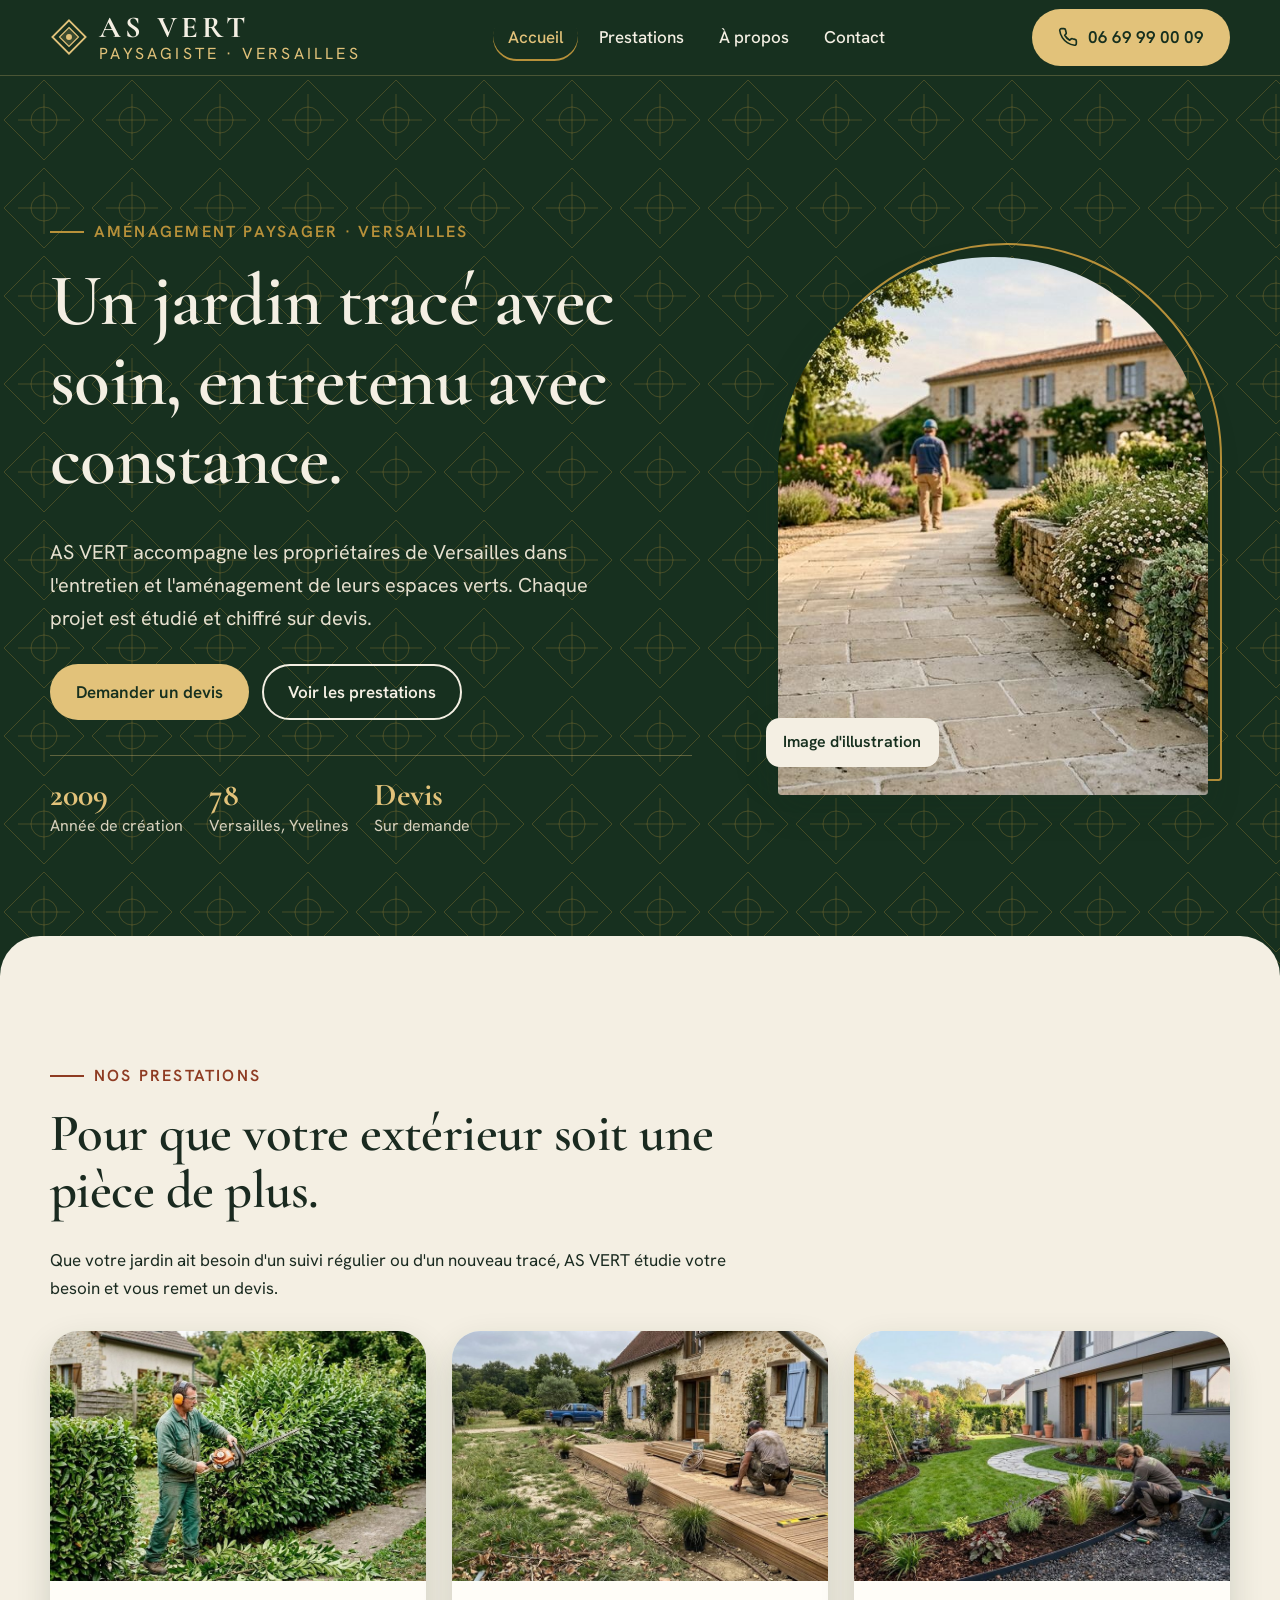
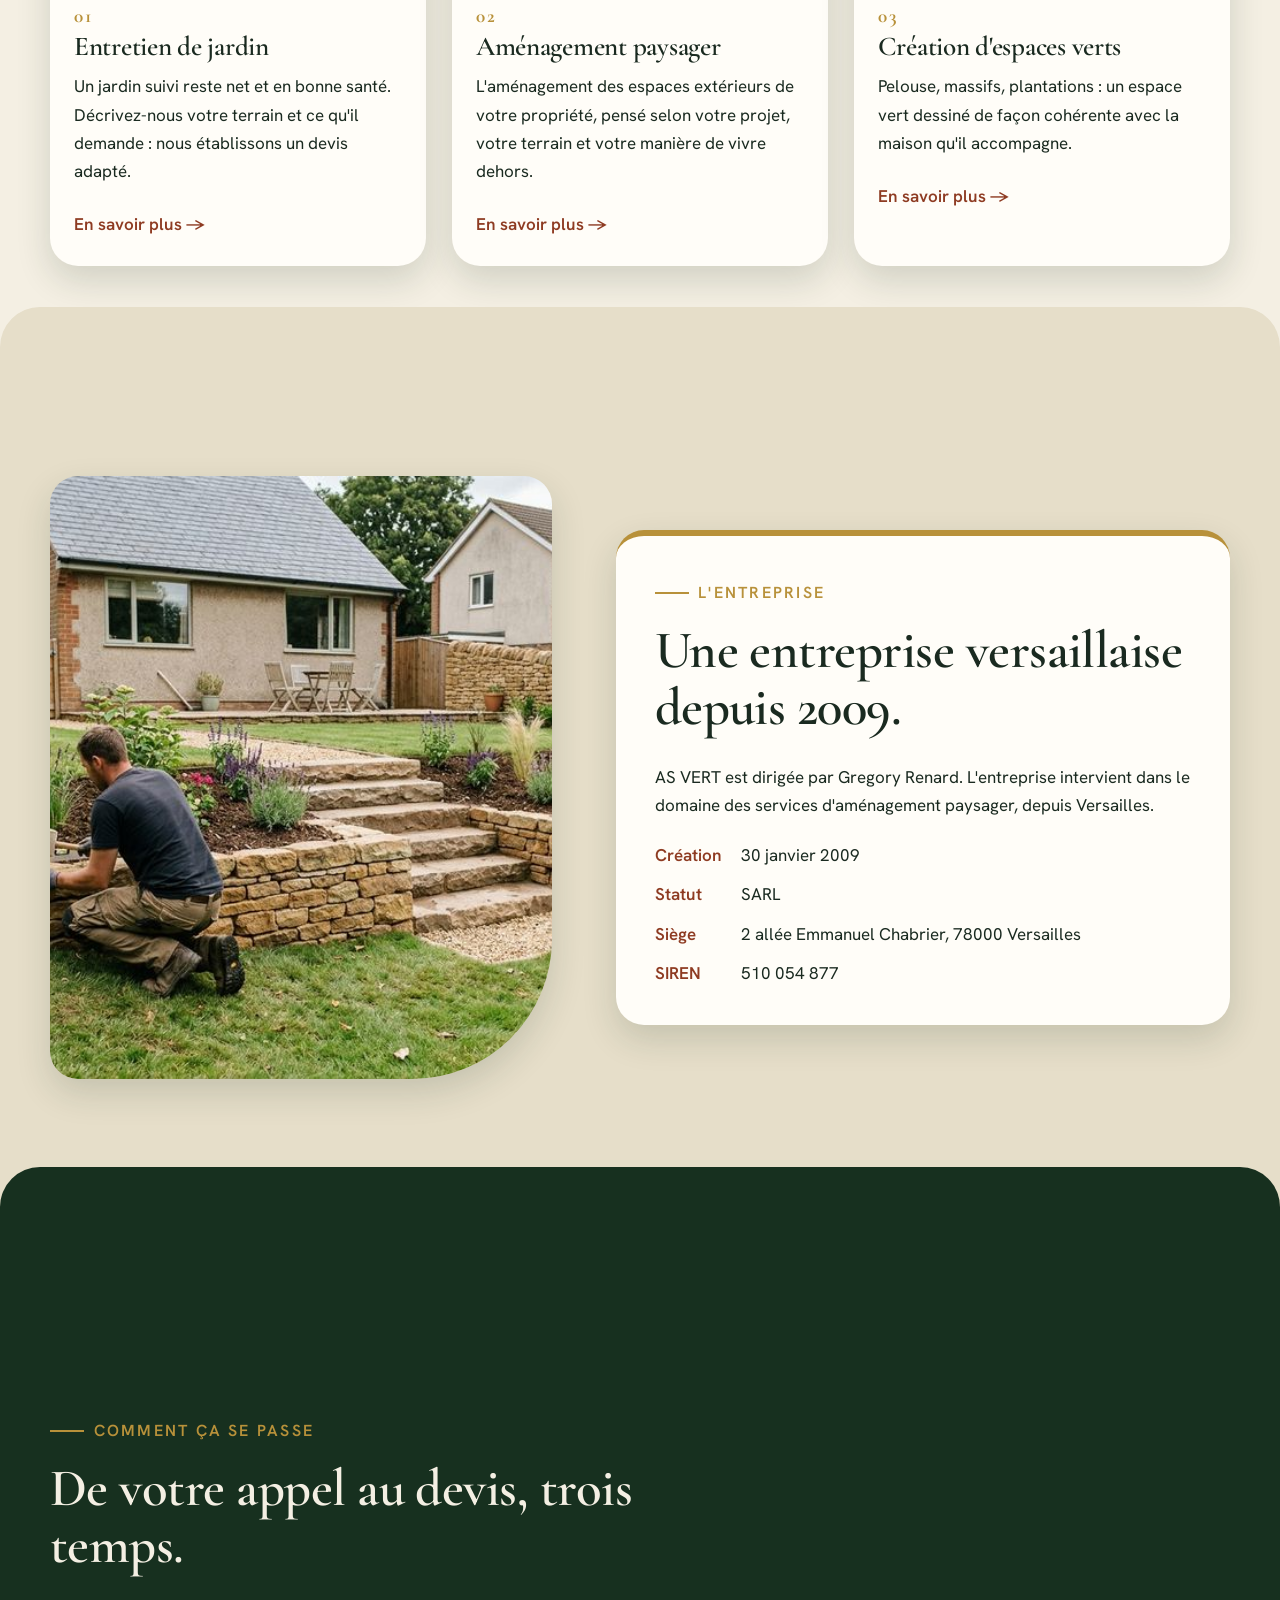
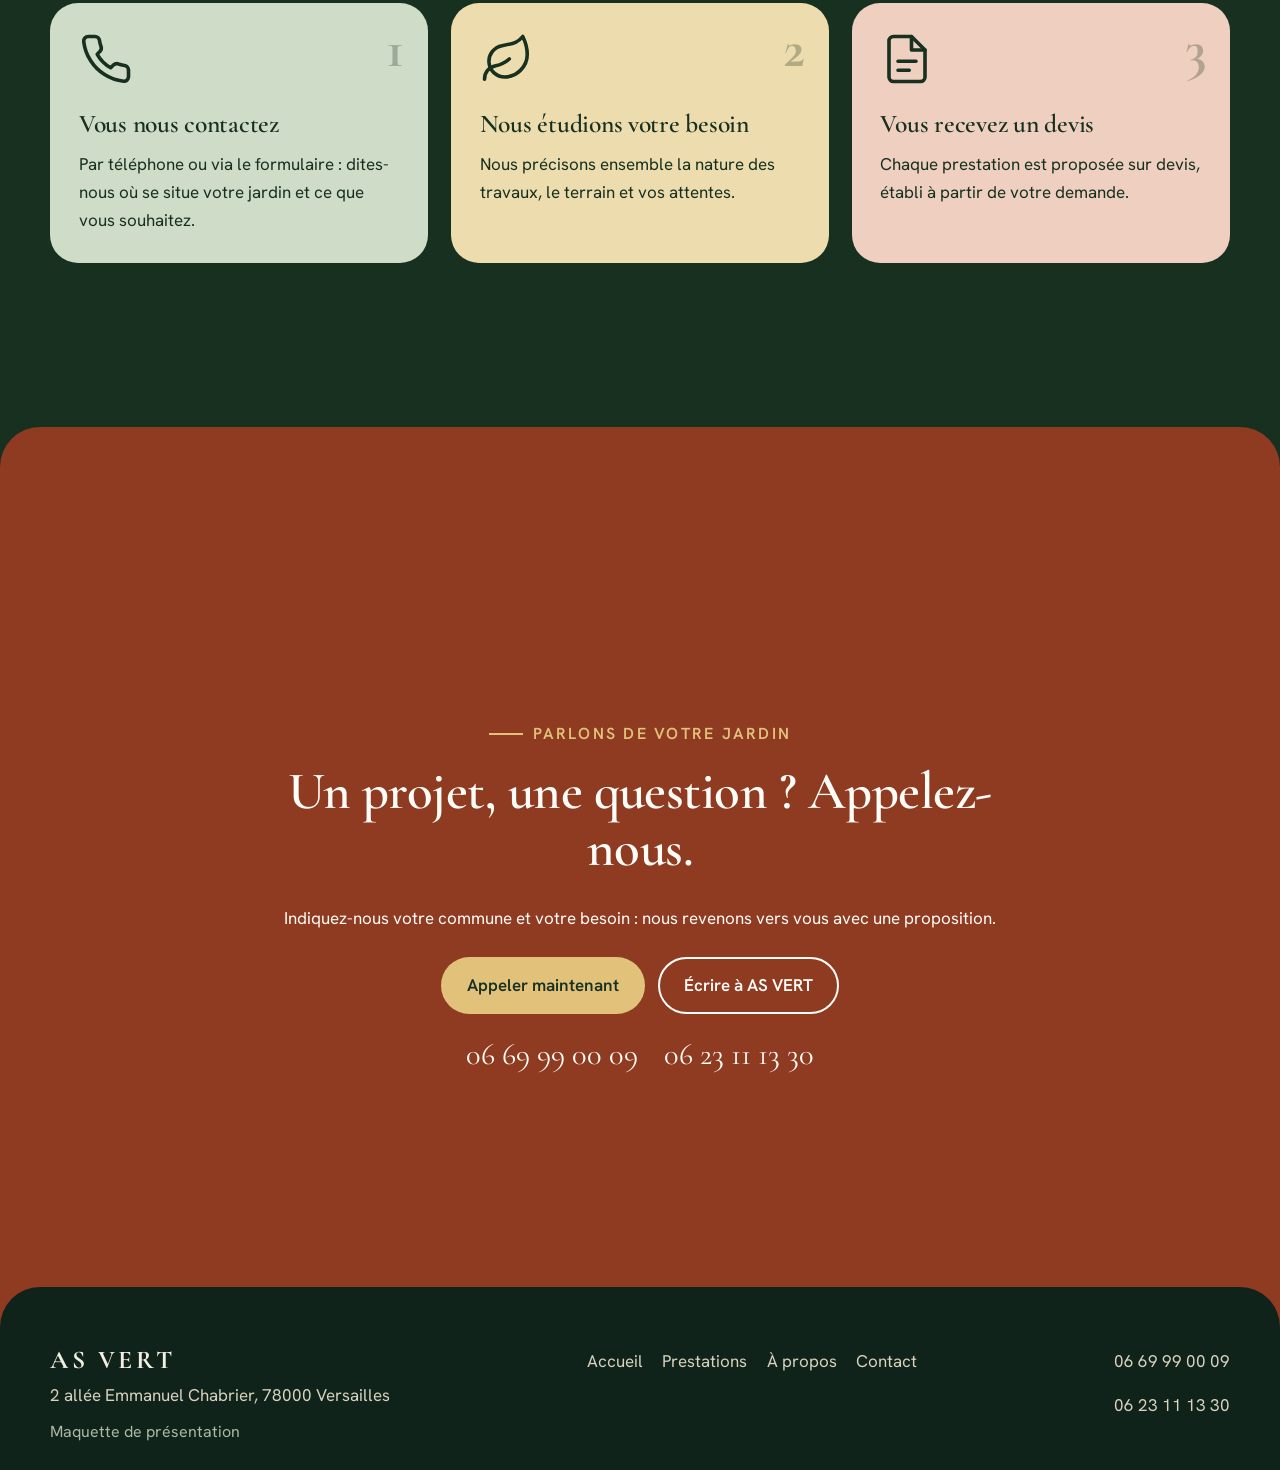
==== index.html @ 051e2eac "Maquette AS VERT : 4 pages Co-Authored-By: Claude Sonnet 5.5 <noreply@anthropic.com> Claude-Session:" ====
<!doctype html>
<html lang="fr">
<head>
<meta charset="utf-8">
<meta name="viewport" content="width=device-width,initial-scale=1">
<title>AS VERT – Aménagement paysager et jardinage à Versailles (78)</title>
<meta name="description" content="AS VERT, entreprise d'aménagement paysager à Versailles (78) : entretien de jardin, aménagement des espaces extérieurs, devis sur demande.">
<meta name="robots" content="noindex, nofollow">
<link rel="icon" href="data:image/svg+xml,%3Csvg xmlns='http://www.w3.org/2000/svg' viewBox='0 0 64 64'%3E%3Crect width='64' height='64' rx='14' fill='%2317301f'/%3E%3Cpath d='M32 10 54 32 32 54 10 32Z' fill='none' stroke='%23e2c27a' stroke-width='3'/%3E%3Ccircle cx='32' cy='32' r='7' fill='%23e2c27a'/%3E%3C/svg%3E">
<link rel="preconnect" href="https://fonts.googleapis.com">
<link rel="preconnect" href="https://fonts.gstatic.com" crossorigin>
<link rel="stylesheet" href="https://fonts.googleapis.com/css2?family=Cormorant+Garamond:wght@500;600;700&family=Hanken+Grotesk:wght@400;500;600&display=swap">
<link rel="stylesheet" href="css/style.css">
</head>
<body>
<header class="site-header">
  <div class="wrap">
    <a class="logo" href="https://webaunet.github.io/as-vert/" aria-label="AS VERT, accueil">
      <svg viewBox="0 0 64 64" aria-hidden="true"><path d="M32 4 60 32 32 60 4 32Z" fill="none" stroke="#e2c27a" stroke-width="3"/><path d="M32 16 48 32 32 48 16 32Z" fill="#e2c27a" fill-opacity=".18" stroke="#e2c27a" stroke-width="2"/><circle cx="32" cy="32" r="5" fill="#e2c27a"/></svg>
      <span><b>AS VERT</b><small>Paysagiste · Versailles</small></span>
    </a>
    <nav class="nav" id="nav" aria-label="Navigation principale">
      <a class="link" href="index.html" aria-current="page">Accueil</a>
      <a class="link" href="prestations.html">Prestations</a>
      <a class="link" href="a-propos.html">À propos</a>
      <a class="link" href="contact.html">Contact</a>
    </nav>
    <div class="header-actions">
      <a class="btn btn-or call" href="tel:+33669990009" aria-label="Appeler le 06 69 99 00 09"><svg viewBox="0 0 24 24" fill="none" stroke="currentColor" stroke-width="2" stroke-linecap="round" stroke-linejoin="round" aria-hidden="true"><path d="M22 16.9v3a2 2 0 0 1-2.2 2 19.8 19.8 0 0 1-8.6-3.1 19.5 19.5 0 0 1-6-6A19.8 19.8 0 0 1 2.1 4.2 2 2 0 0 1 4.1 2h3a2 2 0 0 1 2 1.7c.1 1 .4 1.9.7 2.8a2 2 0 0 1-.5 2.1L8.1 9.9a16 16 0 0 0 6 6l1.3-1.3a2 2 0 0 1 2.1-.4c.9.3 1.8.6 2.8.7a2 2 0 0 1 1.7 2z"/></svg><span class="num">06 69 99 00 09</span></a>
      <button class="burger" type="button" aria-expanded="false" aria-controls="nav" aria-label="Ouvrir le menu"><span></span></button>
    </div>
  </div>
</header>

<main>
<section class="sec sec-vert pattern hero" aria-labelledby="t-hero">
  <div class="wrap grid">
    <div>
      <span class="eyebrow">Aménagement paysager · Versailles</span>
      <h1 id="t-hero">Un jardin tracé avec soin, entretenu avec constance.</h1>
      <p class="lead">AS VERT accompagne les propriétaires de Versailles dans l'entretien et l'aménagement de leurs espaces verts. Chaque projet est étudié et chiffré sur devis.</p>
      <div class="actions">
        <a class="btn btn-or" href="contact.html">Demander un devis</a>
        <a class="btn btn-ligne" href="prestations.html">Voir les prestations</a>
      </div>
      <div class="facts">
        <div><b>2009</b><span>Année de création</span></div>
        <div><b>78</b><span>Versailles, Yvelines</span></div>
        <div><b>Devis</b><span>Sur demande</span></div>
      </div>
    </div>
    <figure class="arch" style="margin:0">
      <img src="images/allee-pavee.jpg" width="1200" height="655" alt="Allée dallée en pierre longeant un muret de pierre et des massifs fleuris devant une maison">
      <figcaption>Image d'illustration</figcaption>
    </figure>
  </div>
</section>

<section class="sec sec-light" id="prestations" aria-labelledby="t-presta">
  <div class="wrap">
    <div class="head">
      <span class="eyebrow">Nos prestations</span>
      <h2 id="t-presta">Pour que votre extérieur soit une pièce de plus.</h2>
      <p>Que votre jardin ait besoin d'un suivi régulier ou d'un nouveau tracé, AS VERT étudie votre besoin et vous remet un devis.</p>
    </div>
    <div class="cards">
      <article class="card">
        <img src="images/taille-haies.jpg" width="900" height="672" loading="lazy" alt="Jardinier taillant une haie dense avec un taille-haie">
        <div class="body"><span class="num">01</span><h3>Entretien de jardin</h3><p>Un jardin suivi reste net et en bonne santé. Décrivez-nous votre terrain et ce qu'il demande : nous établissons un devis adapté.</p><a class="link-arrow" href="prestations.html">En savoir plus →</a></div>
      </article>
      <article class="card">
        <img src="images/terrasse-bois.jpg" width="960" height="524" loading="lazy" alt="Pose d'une terrasse en bois devant une maison en pierre">
        <div class="body"><span class="num">02</span><h3>Aménagement paysager</h3><p>L'aménagement des espaces extérieurs de votre propriété, pensé selon votre projet, votre terrain et votre manière de vivre dehors.</p><a class="link-arrow" href="prestations.html">En savoir plus →</a></div>
      </article>
      <article class="card">
        <img src="images/creation-jardin.jpg" width="960" height="524" loading="lazy" alt="Jardin contemporain avec pelouse, massifs et gravier devant une maison moderne">
        <div class="body"><span class="num">03</span><h3>Création d'espaces verts</h3><p>Pelouse, massifs, plantations : un espace vert dessiné de façon cohérente avec la maison qu'il accompagne.</p><a class="link-arrow" href="prestations.html">En savoir plus →</a></div>
      </article>
    </div>
  </div>
</section>

<section class="sec sec-pierre" id="a-propos" aria-labelledby="t-about">
  <div class="wrap about">
    <div class="photo"><img src="images/muret-pierre.jpg" width="960" height="524" loading="lazy" alt="Paysagiste montant un muret de pierre dans un jardin en pente"></div>
    <div class="about-card">
      <span class="eyebrow">L'entreprise</span>
      <h2 id="t-about">Une entreprise versaillaise depuis 2009.</h2>
      <p>AS VERT est dirigée par Gregory Renard. L'entreprise intervient dans le domaine des services d'aménagement paysager, depuis Versailles.</p>
      <dl>
        <dt>Création</dt><dd>30 janvier 2009</dd>
        <dt>Statut</dt><dd>SARL</dd>
        <dt>Siège</dt><dd>2 allée Emmanuel Chabrier, 78000 Versailles</dd>
        <dt>SIREN</dt><dd>510 054 877</dd>
      </dl>
    </div>
  </div>
</section>

<section class="sec sec-vert" id="etapes" aria-labelledby="t-steps">
  <div class="wrap">
    <div class="head">
      <span class="eyebrow">Comment ça se passe</span>
      <h2 id="t-steps">De votre appel au devis, trois temps.</h2>
    </div>
    <div class="steps">
      <div class="step"><span class="n">1</span>
        <svg viewBox="0 0 24 24" fill="none" stroke="#17301f" stroke-width="1.6" stroke-linecap="round" stroke-linejoin="round" aria-hidden="true"><path d="M22 16.9v3a2 2 0 0 1-2.2 2 19.8 19.8 0 0 1-8.6-3.1 19.5 19.5 0 0 1-6-6A19.8 19.8 0 0 1 2.1 4.2 2 2 0 0 1 4.1 2h3a2 2 0 0 1 2 1.7c.1 1 .4 1.9.7 2.8a2 2 0 0 1-.5 2.1L8.1 9.9a16 16 0 0 0 6 6l1.3-1.3a2 2 0 0 1 2.1-.4c.9.3 1.8.6 2.8.7a2 2 0 0 1 1.7 2z"/></svg>
        <h3>Vous nous contactez</h3><p>Par téléphone ou via le formulaire : dites-nous où se situe votre jardin et ce que vous souhaitez.</p></div>
      <div class="step"><span class="n">2</span>
        <svg viewBox="0 0 24 24" fill="none" stroke="#17301f" stroke-width="1.6" stroke-linecap="round" stroke-linejoin="round" aria-hidden="true"><path d="M11 20A7 7 0 0 1 9.8 6.1C15.5 5 17 4.5 19 2c1 2 2 4.5 2 8 0 5.5-4.8 10-10 10z"/><path d="M2 21c0-3 1.9-5.4 5-6 2.4-.5 4-1.3 6-3"/></svg>
        <h3>Nous étudions votre besoin</h3><p>Nous précisons ensemble la nature des travaux, le terrain et vos attentes.</p></div>
      <div class="step"><span class="n">3</span>
        <svg viewBox="0 0 24 24" fill="none" stroke="#17301f" stroke-width="1.6" stroke-linecap="round" stroke-linejoin="round" aria-hidden="true"><path d="M14 2H6a2 2 0 0 0-2 2v16a2 2 0 0 0 2 2h12a2 2 0 0 0 2-2V8z"/><path d="M14 2v6h6M8 13h8M8 17h5"/></svg>
        <h3>Vous recevez un devis</h3><p>Chaque prestation est proposée sur devis, établi à partir de votre demande.</p></div>
    </div>
  </div>
</section>

<section class="sec sec-brique cta" id="contact" aria-labelledby="t-cta">
  <div class="wrap"><div class="inner">
    <span class="eyebrow">Parlons de votre jardin</span>
    <h2 id="t-cta">Un projet, une question ? Appelez-nous.</h2>
    <p>Indiquez-nous votre commune et votre besoin : nous revenons vers vous avec une proposition.</p>
    <div class="actions">
      <a class="btn btn-or" href="tel:+33669990009">Appeler maintenant</a>
      <a class="btn btn-ligne" href="contact.html">Écrire à AS VERT</a>
    </div>
    <div class="tels"><a href="tel:+33669990009">06 69 99 00 09</a><a href="tel:+33623111330">06 23 11 13 30</a></div>
  </div></div>
</section>
</main>

<footer class="site-footer">
  <div class="wrap row">
    <div>
      <b style="font-family:var(--serif);font-size:1.6rem;letter-spacing:.14em;color:var(--gravier)">AS VERT</b>
      <address>2 allée Emmanuel Chabrier, 78000 Versailles</address>
      <small>Maquette de présentation</small>
    </div>
    <nav class="links" aria-label="Pied de page">
      <a href="index.html">Accueil</a><a href="prestations.html">Prestations</a><a href="a-propos.html">À propos</a><a href="contact.html">Contact</a>
    </nav>
    <div><a href="tel:+33669990009">06 69 99 00 09</a><br><a href="tel:+33623111330">06 23 11 13 30</a></div>
  </div>
</footer>
<script src="js/main.js"></script>
</body>
</html>
---- css/style.css ----
:root{
  --buis:#17301f; --buis-2:#1f3d2a; --sauge:#cfdcc8; --gravier:#f4efe3; --pierre:#e6dec9;
  --or:#b8913a; --or-clair:#e2c27a; --brique:#8e3b22; --encre:#1a2a20; --blanc:#fffdf8;
  --r:28px; --r-s:16px; --ombre:0 14px 34px rgba(23,48,31,.16);
  --serif:"Cormorant Garamond",Georgia,serif; --sans:"Hanken Grotesk",system-ui,sans-serif;
  --h:76px;
}
*{box-sizing:border-box}
html{font-size:100%;scroll-behavior:smooth;scroll-padding-top:calc(var(--h) + 12px)}
body{margin:0;font-family:var(--sans);font-size:1.0625rem;line-height:1.65;color:var(--encre);background:var(--gravier)}
img{max-width:100%;height:auto;display:block}
a{color:inherit}
h1,h2,h3{font-family:var(--serif);font-weight:600;line-height:1.08;margin:0 0 .5em;letter-spacing:-.01em}
h1{font-size:clamp(2.6rem,6vw,4.6rem)}
h2{font-size:clamp(2.1rem,4.2vw,3.3rem)}
h3{font-size:1.7rem}
p{margin:0 0 1em}
:focus-visible{outline:3px solid var(--or);outline-offset:3px;border-radius:6px}
.wrap{width:min(1180px,100% - 32px);margin-inline:auto}
.eyebrow{display:inline-flex;align-items:center;gap:.6rem;font-weight:600;font-size:1rem;letter-spacing:.14em;text-transform:uppercase;color:var(--or);margin-bottom:1rem}
.eyebrow::before{content:"";width:34px;height:2px;background:currentColor}
.on-light .eyebrow,.sec-light .eyebrow{color:var(--brique)}

/* header */
.site-header{position:sticky;top:0;z-index:50;background:var(--buis);color:var(--gravier);height:var(--h);border-bottom:1px solid rgba(226,194,122,.25)}
.site-header .wrap{display:flex;align-items:center;justify-content:space-between;height:100%;gap:1rem}
.logo{display:flex;align-items:center;gap:.7rem;text-decoration:none;min-height:44px}
.logo svg{width:38px;height:38px;flex:none}
.logo b{font-family:var(--serif);font-size:1.9rem;letter-spacing:.14em;font-weight:700;line-height:1}
.logo small{display:block;font-size:1rem;letter-spacing:.2em;text-transform:uppercase;color:var(--or-clair);line-height:1.1}
.nav{display:flex;align-items:center;gap:.4rem}
.nav a.link{padding:.6rem .9rem;min-height:44px;display:inline-flex;align-items:center;text-decoration:none;border-radius:999px;font-weight:500}
.nav a.link:hover{background:rgba(255,255,255,.1)}
.nav a.link[aria-current="page"]{color:var(--or-clair);box-shadow:inset 0 -2px 0 var(--or)}
.btn{display:inline-flex;align-items:center;justify-content:center;gap:.6rem;min-height:48px;padding:.75rem 1.5rem;border-radius:999px;font-weight:600;font-size:1.0625rem;text-decoration:none;border:2px solid transparent;cursor:pointer;transition:transform .15s,background .15s,color .15s;font-family:inherit}
.btn:hover{transform:translateY(-2px)}
.btn-or{background:var(--or-clair);color:var(--buis)}
.btn-or:hover{background:#efd18f}
.btn-vert{background:var(--buis);color:var(--gravier)}
.btn-vert:hover{background:var(--buis-2)}
.btn-ligne{border-color:currentColor;color:inherit;background:transparent}
.btn-ligne:hover{background:rgba(255,255,255,.12)}
.btn svg{width:20px;height:20px}
.call{white-space:nowrap}
.burger{display:none;width:48px;height:48px;border-radius:12px;border:1px solid rgba(226,194,122,.5);background:transparent;color:var(--gravier);cursor:pointer;align-items:center;justify-content:center}
.burger span,.burger span::before,.burger span::after{display:block;width:22px;height:2px;background:currentColor;position:relative;transition:.2s}
.burger span::before,.burger span::after{content:"";position:absolute;left:0}
.burger span::before{top:-7px}.burger span::after{top:7px}
.burger[aria-expanded="true"] span{background:transparent}
.burger[aria-expanded="true"] span::before{top:0;transform:rotate(45deg)}
.burger[aria-expanded="true"] span::after{top:0;transform:rotate(-45deg)}
@media(max-width:980px){
  .burger{display:inline-flex}
  .nav{position:absolute;left:0;right:0;top:var(--h);background:var(--buis);flex-direction:column;align-items:stretch;padding:1rem 16px 1.4rem;gap:.2rem;display:none;border-bottom:3px solid var(--or)}
  .nav.open{display:flex}
  .nav a.link{padding:.8rem 1rem;font-size:1.125rem}
  .header-actions{display:flex;align-items:center;gap:.6rem}
}
@media(min-width:981px){.header-actions .burger{display:none}.header-actions{display:flex;align-items:center;gap:1rem}}
@media(max-width:520px){.call .num{display:none}.call{padding:.75rem;width:48px}}

/* sections : bords courbes, la section suivante recouvre la précédente */
.sec{position:relative;min-height:100svh;display:flex;align-items:center;padding:clamp(4rem,9vh,6.5rem) 0}
.sec+.sec{margin-top:-2.5rem;border-radius:2.5rem 2.5rem 0 0;padding-top:calc(clamp(4rem,9vh,6.5rem) + 2.5rem)}
.sec>.wrap{width:min(1180px,100% - 32px)}
.sec-vert{background:var(--buis);color:var(--gravier)}
.sec-light{background:var(--gravier)}
.sec-pierre{background:var(--pierre)}
.sec-brique{background:var(--brique);color:var(--blanc)}
.sec-brique .eyebrow{color:var(--or-clair)}
.pattern{background-image:url("data:image/svg+xml,%3Csvg xmlns='http://www.w3.org/2000/svg' width='88' height='88' viewBox='0 0 88 88'%3E%3Cg fill='none' stroke='%23b8913a' stroke-opacity='.28'%3E%3Cpath d='M44 4 84 44 44 84 4 44Z'/%3E%3Ccircle cx='44' cy='44' r='13'/%3E%3Cpath d='M44 18v52M18 44h52'/%3E%3C/g%3E%3C/svg%3E")}

/* hero */
.hero{overflow:hidden}
.hero .grid{display:grid;grid-template-columns:1.15fr .85fr;gap:clamp(2rem,5vw,5rem);align-items:center}
.hero p.lead{font-size:1.25rem;max-width:34rem;color:#e6e0cf}
.hero .actions{display:flex;flex-wrap:wrap;gap:.8rem;margin:1.8rem 0 2.2rem}
.facts{display:grid;grid-template-columns:repeat(3,auto);gap:1.6rem;justify-content:start;border-top:1px solid rgba(226,194,122,.35);padding-top:1.4rem}
.facts b{display:block;font-family:var(--serif);font-size:2rem;color:var(--or-clair);line-height:1}
.facts span{font-size:1rem;color:#d8d2bf}
.arch{position:relative;justify-self:center;width:min(100%,430px)}
.arch img{width:100%;aspect-ratio:4/5;object-fit:cover;object-position:42% 50%;border-radius:999px 999px var(--r-s) var(--r-s);position:relative;z-index:1;box-shadow:var(--ombre)}
.arch::before{content:"";position:absolute;inset:-14px -14px 14px 14px;border:2px solid var(--or);border-radius:999px 999px var(--r-s) var(--r-s)}
.arch figcaption{position:absolute;z-index:2;left:-12px;bottom:28px;background:var(--gravier);color:var(--buis);padding:.7rem 1.1rem;border-radius:14px;font-weight:600;font-size:1rem;box-shadow:var(--ombre)}

/* prestations */
.head{max-width:44rem;margin-bottom:1.8rem}
.cards{display:grid;grid-template-columns:repeat(3,1fr);gap:1.6rem}
.card{background:var(--blanc);border-radius:var(--r);overflow:hidden;box-shadow:var(--ombre);display:flex;flex-direction:column}
.card img{width:100%;aspect-ratio:3/2;object-fit:cover}
.card .body{padding:1.2rem 1.5rem 1.3rem}
.card h3{margin-bottom:.4em}
.card .num{font-family:var(--serif);color:var(--or);font-size:1.2rem;font-weight:700;letter-spacing:.1em}
.link-arrow{font-weight:600;color:var(--brique);text-decoration:none;display:inline-flex;min-height:44px;align-items:center;gap:.4rem}
.link-arrow:hover{text-decoration:underline}

/* à propos */
.about{display:grid;grid-template-columns:.9fr 1.1fr;gap:clamp(2rem,5vw,4.5rem);align-items:center}
.about-card{background:var(--blanc);border-radius:var(--r);padding:clamp(1.6rem,3vw,2.6rem);box-shadow:var(--ombre);border-top:6px solid var(--or)}
.about-card dl{margin:1.4rem 0 0;display:grid;grid-template-columns:auto 1fr;gap:.7rem 1.2rem}
.about-card dt{font-weight:600;color:var(--brique)}
.about-card dd{margin:0}
.about .photo img{width:100%;aspect-ratio:5/6;object-fit:cover;border-radius:var(--r) var(--r) 140px var(--r);box-shadow:var(--ombre)}

/* étapes */
.steps{display:grid;grid-template-columns:repeat(3,1fr);gap:1.4rem;counter-reset:s}
.step{border-radius:var(--r);padding:1.8rem;color:var(--buis);position:relative}
.step:nth-child(1){background:var(--sauge)}
.step:nth-child(2){background:#ecdcae}
.step:nth-child(3){background:#efcfbf}
.step svg{width:54px;height:54px;margin-bottom:1rem}
.step .n{position:absolute;top:1.2rem;right:1.5rem;font-family:var(--serif);font-size:3.4rem;font-weight:700;opacity:.28;line-height:1}
.step h3{font-size:1.6rem}
.step p{margin:0}

/* cta */
.cta{text-align:center}
.cta .inner{max-width:46rem;margin-inline:auto}
.cta .actions{display:flex;flex-wrap:wrap;gap:.8rem;justify-content:center;margin:1.6rem 0 1rem}
.cta .tels{display:flex;flex-wrap:wrap;justify-content:center;gap:.4rem 1.6rem;font-family:var(--serif);font-size:1.9rem}
.cta .tels a{text-decoration:none;min-height:44px;display:inline-flex;align-items:center}
.cta .tels a:hover{text-decoration:underline}

/* footer */
.site-footer{background:#10231a;color:#d8d2bf;margin-top:-2.5rem;border-radius:2.5rem 2.5rem 0 0;position:relative;padding:3.2rem 0 1.6rem}
.site-footer .row{display:flex;flex-wrap:wrap;justify-content:space-between;gap:1.4rem 3rem;align-items:flex-start}
.site-footer a{text-decoration:none;display:inline-flex;min-height:44px;align-items:center}
.site-footer a:hover{color:var(--or-clair)}
.site-footer .links{display:flex;flex-wrap:wrap;gap:0 1.2rem}
.site-footer small{display:block;font-size:1rem;color:#aeb8a7;margin-top:.6rem}
.site-footer address{font-style:normal}

@media(max-width:980px){
  .hero .grid,.about{grid-template-columns:1fr}
  .arch{width:min(100%,380px);order:-1;margin:.6rem auto 1.2rem}
  .steps{grid-template-columns:1fr}
  .cards{display:flex;overflow-x:auto;scroll-snap-type:x mandatory;gap:1rem;padding:0 16px 1.4rem;margin:0 -16px;-webkit-overflow-scrolling:touch}
  .cards .card{flex:0 0 min(84%,420px);scroll-snap-align:center}
  .arch img{aspect-ratio:4/3}
  .site-footer{padding:2rem 0 1rem}
  .site-footer .row{gap:.4rem 2rem}
  .site-footer small{margin-top:0}
  .sec{min-height:auto}
  .about .photo{order:-1}
  .about .photo img{aspect-ratio:16/10;border-radius:var(--r)}
}
@media(max-width:520px){
  .facts{grid-template-columns:1fr 1fr 1fr;gap:.8rem}
  .facts b{font-size:1.6rem}
  .actions .btn{width:100%}
  .cta .tels{font-size:1.6rem}
  .logo b{font-size:1.6rem}
  .logo small{display:none}
}
@media(prefers-reduced-motion:reduce){html{scroll-behavior:auto}.btn{transition:none}}
@media(max-width:520px){
  .site-footer{padding:1.4rem 0 .6rem;margin-top:-2rem}
  .site-footer address{line-height:1.4}
  .site-footer .row>div:last-child{display:flex;gap:1.2rem}
  .site-footer .row>div:last-child br{display:none}
}

/* pages internes */
.page-head .grid{display:grid;grid-template-columns:1.05fr .95fr;gap:clamp(2rem,5vw,4.5rem);align-items:center}
.page-head p.lead{font-size:1.25rem;max-width:34rem;color:#e6e0cf}
.page-head .actions{display:flex;flex-wrap:wrap;gap:.8rem;margin-top:1.8rem}
.mosaic{display:grid;grid-template-columns:1fr 1fr;grid-template-rows:1fr 1fr;gap:12px;aspect-ratio:1/1;max-width:520px;justify-self:center;width:100%}
.mosaic img{width:100%;height:100%;object-fit:cover;border-radius:var(--r-s);box-shadow:var(--ombre)}
.mosaic img:first-child{grid-row:span 2;border-radius:999px 999px var(--r-s) var(--r-s)}
.split{display:grid;grid-template-columns:1fr 1fr;gap:clamp(2rem,5vw,4.5rem);align-items:center}
.split.rev .media{order:2}
.split .media img{width:100%;aspect-ratio:4/3;object-fit:cover;border-radius:var(--r);box-shadow:var(--ombre)}
.split .media.tall img{aspect-ratio:4/5;border-radius:var(--r) var(--r) 120px var(--r)}
.checks{list-style:none;padding:0;margin:1.2rem 0 1.6rem;display:grid;gap:.6rem}
.checks li{padding-left:2rem;position:relative}
.checks li::before{content:"";position:absolute;left:0;top:.5em;width:14px;height:14px;background:var(--or);transform:rotate(45deg);border-radius:2px}
.note{font-size:1rem;color:#4b5a4f}
.trio{display:grid;grid-template-columns:repeat(3,1fr);gap:1.4rem}
.trio .step{padding:1.8rem}
.trio .step:nth-child(1){background:var(--sauge)}.trio .step:nth-child(2){background:#ecdcae}.trio .step:nth-child(3){background:#efcfbf}
.legal{background:var(--blanc);border-radius:var(--r);padding:clamp(1.6rem,3vw,2.6rem);box-shadow:var(--ombre);border-top:6px solid var(--brique)}
.legal dl{display:grid;grid-template-columns:auto 1fr;gap:.7rem 1.4rem;margin:1.2rem 0 0}
.legal dt{font-weight:600;color:var(--brique)}.legal dd{margin:0}
.contact-grid{display:grid;grid-template-columns:1.1fr .9fr;gap:clamp(2rem,4vw,3.5rem);align-items:start}
.form-card{background:var(--blanc);border-radius:var(--r);padding:clamp(1.4rem,3vw,2.4rem);box-shadow:var(--ombre);border-top:6px solid var(--or);color:var(--encre)}
.form-card h2{font-size:2.2rem}
.field{margin-bottom:1.1rem}
.field label{display:block;font-weight:600;margin-bottom:.35rem}
.field label small{font-weight:400;color:#4b5a4f;font-size:1rem}
.field input,.field select,.field textarea{width:100%;min-height:48px;padding:.7rem 1rem;font:inherit;font-size:1rem;color:var(--encre);background:var(--gravier);border:2px solid #cfc7b0;border-radius:14px}
.field textarea{min-height:120px;resize:vertical}
.field input:focus,.field select:focus,.field textarea:focus{outline:3px solid var(--or);outline-offset:1px;border-color:var(--buis)}
.field .err{display:none;color:#a02a12;font-weight:600;margin-top:.3rem}
.field.bad .err{display:block}.field.bad input,.field.bad select{border-color:#a02a12}
.form-card .btn{width:100%}
.recap{display:none}
.recap.show{display:block}
.recap pre{white-space:pre-wrap;font:inherit;background:var(--gravier);border-radius:14px;padding:1rem 1.2rem;margin:1rem 0}
.recap .btns{display:grid;grid-template-columns:repeat(3,1fr);gap:.6rem}
.recap .btns .btn{padding:.6rem .8rem}
.recap .ok{color:var(--buis);font-weight:600}
.side{display:grid;gap:1.2rem}
.side .box{border-radius:var(--r);padding:1.6rem}
.side .box:nth-child(1){background:var(--sauge);color:var(--buis)}
.side .box:nth-child(2){background:#ecdcae;color:var(--buis)}
.side a{display:inline-flex;min-height:44px;align-items:center;font-family:var(--serif);font-size:1.8rem;font-weight:600;text-decoration:none}
.side a:hover{text-decoration:underline}
.side h3{font-size:1.5rem}
.side address{font-style:normal}
@media(max-width:980px){
  .page-head .grid,.split,.contact-grid{grid-template-columns:1fr}
  .split.rev .media{order:0}
  .trio{grid-template-columns:1fr}
  .mosaic{max-width:420px;aspect-ratio:4/3}
  .mosaic img:first-child{border-radius:var(--r-s)}
  .split .media.tall img{aspect-ratio:16/10;border-radius:var(--r)}
}
@media(max-width:520px){.recap .btns{grid-template-columns:1fr}}
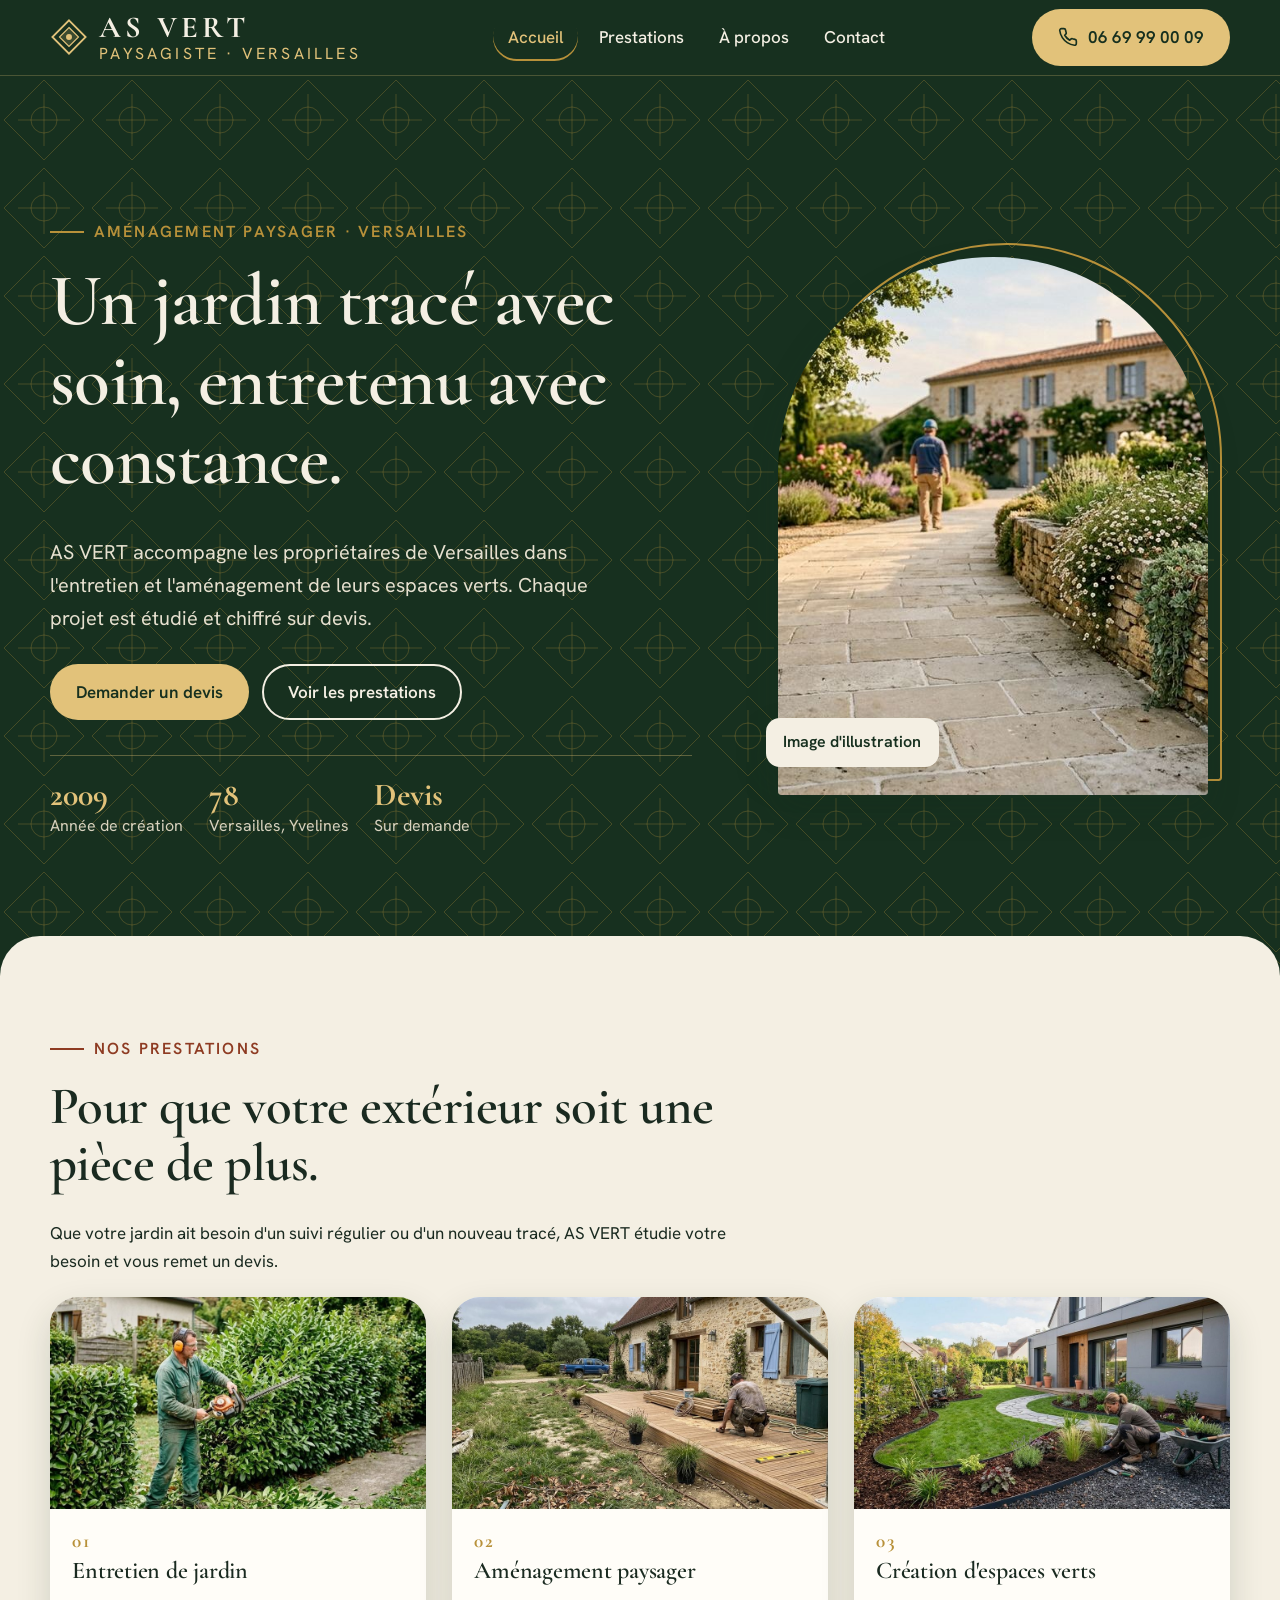
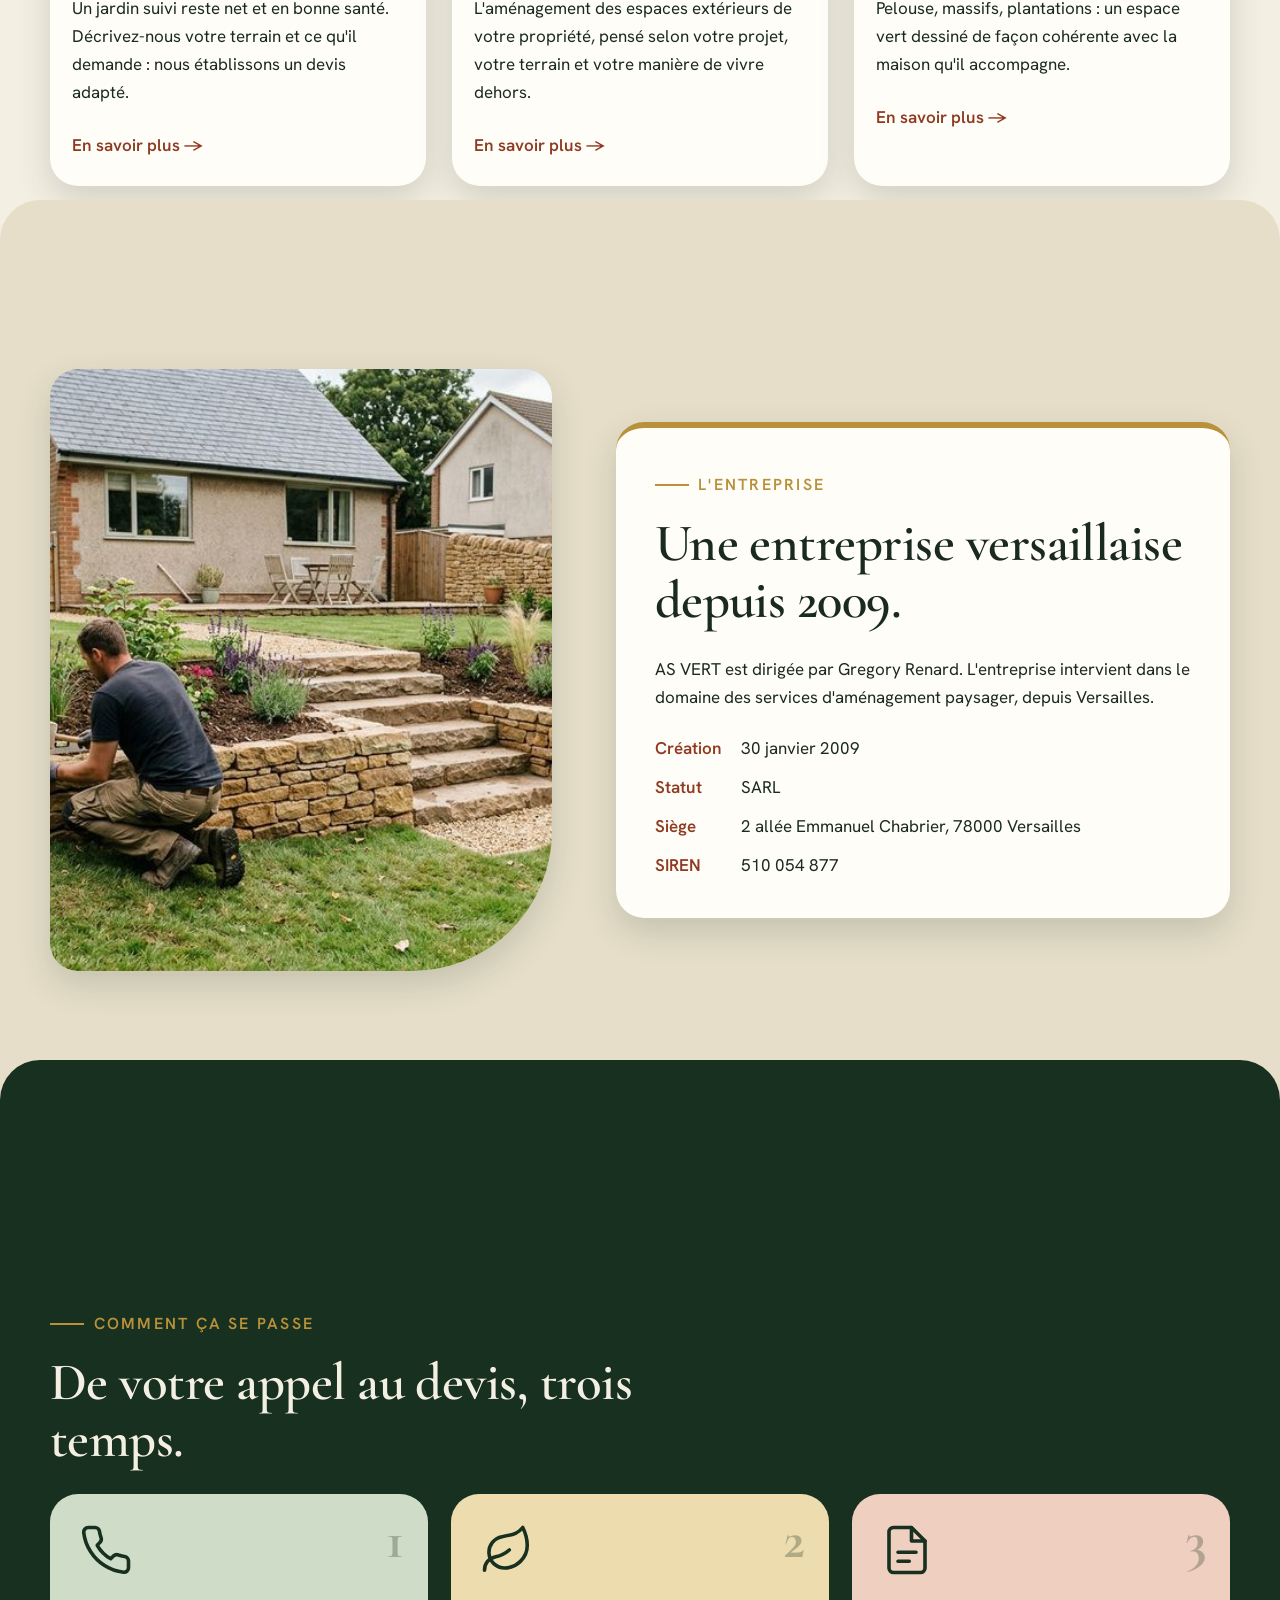
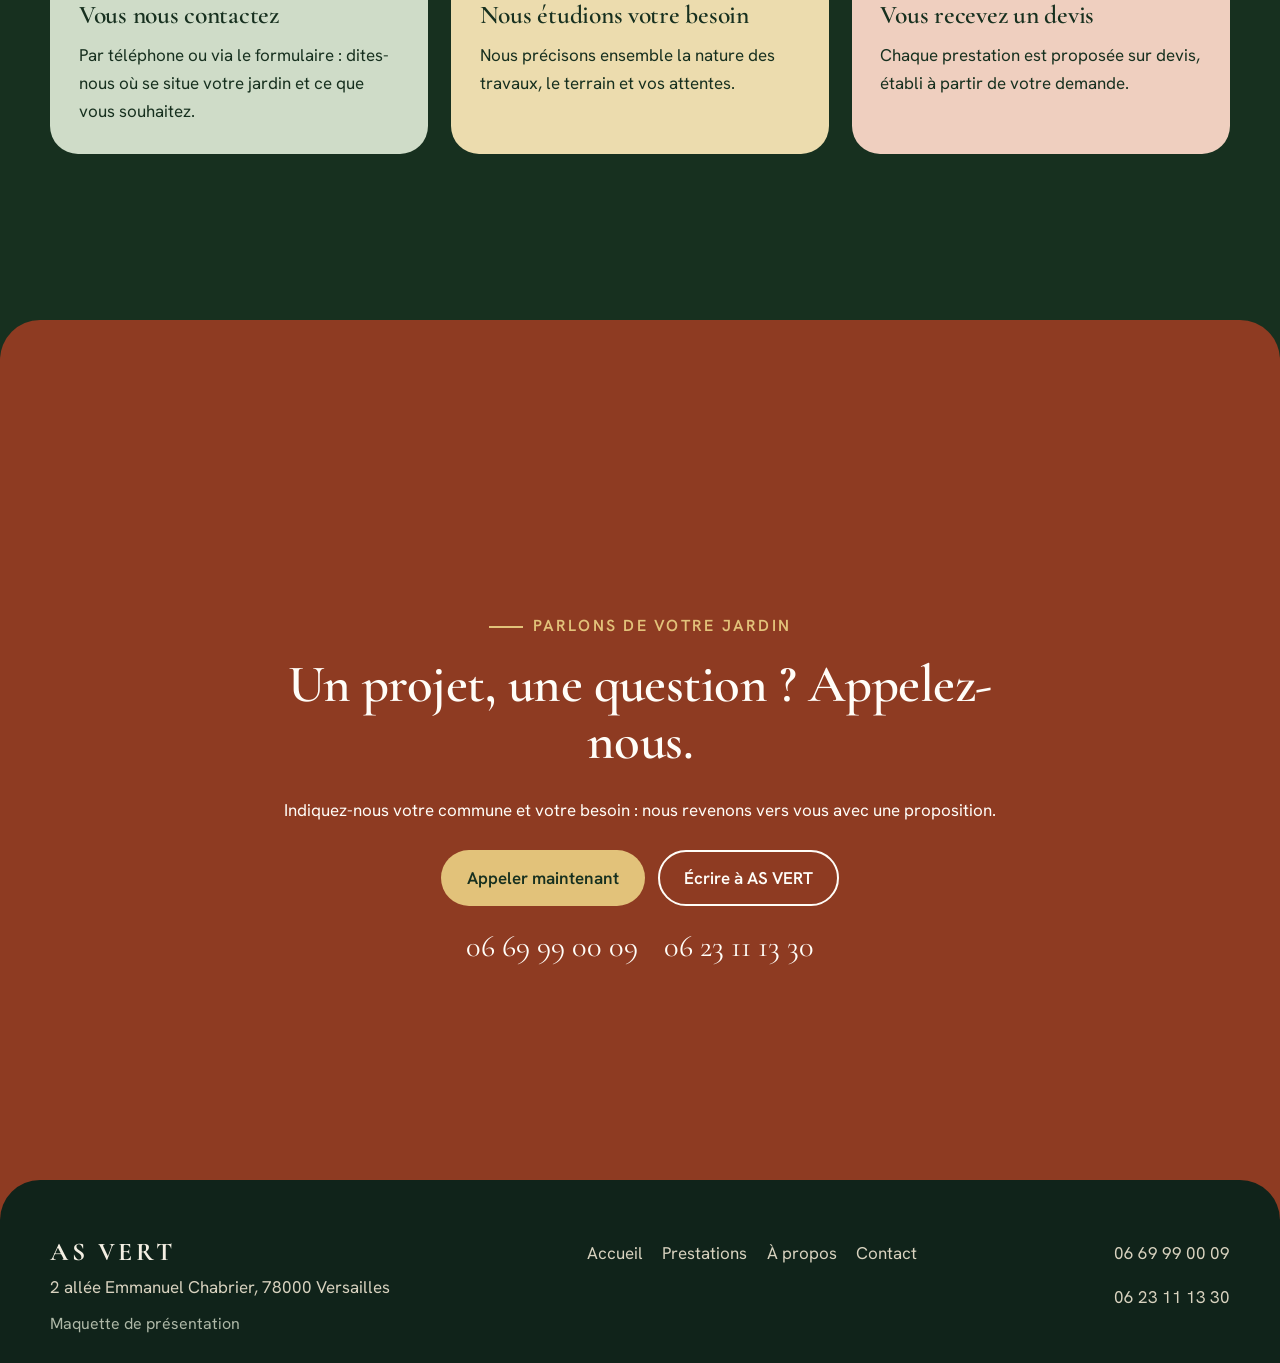
==== commit 11c4f7b4: "Plus d'espace sous le formulaire, version CSS Co-Authored-By: Claude Sonnet 5.5 <noreply@anthropic.c" ====
--- a/index.html
+++ b/index.html
@@ -10,7 +10,7 @@
 <link rel="preconnect" href="https://fonts.googleapis.com">
 <link rel="preconnect" href="https://fonts.gstatic.com" crossorigin>
 <link rel="stylesheet" href="https://fonts.googleapis.com/css2?family=Cormorant+Garamond:wght@500;600;700&family=Hanken+Grotesk:wght@400;500;600&display=swap">
-<link rel="stylesheet" href="css/style.css">
+<link rel="stylesheet" href="css/style.css?v=3">
 </head>
 <body>
 <header class="site-header">
@@ -144,6 +144,6 @@
     <div><a href="tel:+33669990009">06 69 99 00 09</a><br><a href="tel:+33623111330">06 23 11 13 30</a></div>
   </div>
 </footer>
-<script src="js/main.js"></script>
+<script src="js/main.js?v=3"></script>
 </body>
 </html>
--- a/css/style.css
+++ b/css/style.css
@@ -216,3 +216,90 @@
   .split .media.tall img{aspect-ratio:16/10;border-radius:var(--r)}
 }
 @media(max-width:520px){.recap .btns{grid-template-columns:1fr}}
+@media(max-width:520px){
+  .site-footer .links{gap:0 .7rem;flex-wrap:nowrap}
+  .site-footer .row>div:last-child{gap:.9rem}
+  .site-footer small{display:inline;margin-left:.5rem}
+  .site-footer address{display:inline}
+}
+
+/* contact retravaillé + sections <= 115vh */
+.tiles{display:grid;grid-template-columns:repeat(3,1fr);gap:1.2rem}
+.tile{border-radius:var(--r);padding:1.5rem 1.6rem;color:var(--buis);text-decoration:none;display:grid;gap:.2rem;align-content:start}
+.tile svg{width:40px;height:40px;margin-bottom:.4rem}
+.tile span{font-size:1rem;font-weight:600;text-transform:uppercase;letter-spacing:.1em}
+.tile b{font-family:var(--serif);font-size:2rem;line-height:1.1}
+.tile address{font-style:normal;font-family:var(--serif);font-size:1.5rem;line-height:1.25;font-weight:600}
+.t-sauge{background:var(--sauge)}.t-or{background:#ecdcae}.t-brique{background:#efcfbf}
+a.tile:hover{transform:translateY(-3px);box-shadow:var(--ombre)}
+.row2{display:grid;grid-template-columns:1fr 1fr;gap:0 1rem}
+.mini{margin:0;padding-left:1.3rem;display:grid;gap:.5rem}
+.contact-grid{align-items:stretch}
+.side .box{border-radius:var(--r)}
+.side .box:nth-child(1){background:var(--sauge)}.side .box:nth-child(2){background:#ecdcae}
+.contact-top .head{margin-bottom:1.6rem}
+.field{margin-bottom:.9rem}
+.field textarea{min-height:90px}
+.sec{max-height:none}
+@media(max-width:980px){
+  .sec{padding:2.2rem 0}
+  .sec+.sec{padding-top:calc(2.2rem + 2.5rem)}
+  h1{font-size:clamp(2.1rem,8vw,2.8rem)}
+  h2{font-size:clamp(1.8rem,7vw,2.4rem)}
+  .head{margin-bottom:1.1rem}
+  .arch{width:min(100%,340px);margin:.2rem auto .8rem}
+  .arch img{aspect-ratio:16/10;border-radius:var(--r-s) var(--r-s) var(--r-s) var(--r-s)}
+  .arch::before{border-radius:var(--r-s)}
+  .hero .actions{margin:1.2rem 0 1.4rem}
+  .hero p.lead,.page-head p.lead{font-size:1.1rem}
+  .tiles{grid-template-columns:1fr}
+  .tile{grid-template-columns:auto 1fr;align-items:center;column-gap:1rem;padding:1rem 1.2rem}
+  .tile svg{grid-row:span 2;margin:0}
+  .tile b{font-size:1.6rem}
+  .step{padding:1.1rem 1.3rem;display:grid;grid-template-columns:48px 1fr;column-gap:1rem;align-items:start}
+  .step svg{width:44px;height:44px;margin:0;grid-row:span 2}
+  .step .n{font-size:2.4rem;top:.6rem}
+  .step h3{font-size:1.35rem;margin-bottom:.2em}
+  .steps,.trio{gap:.8rem}
+  .about .photo img,.split .media img,.split .media.tall img{aspect-ratio:16/9}
+  .card .body{padding:1rem 1.2rem 1.1rem}
+  .card p{margin-bottom:.4em}
+  .mosaic{aspect-ratio:16/10;max-width:380px}
+  .about-card dl{margin-top:.8rem;gap:.4rem 1rem}
+  .legal dl{gap:.4rem 1rem;margin-top:.8rem}
+  .checks{margin:.8rem 0 1rem;gap:.3rem}
+  .form-card{padding:1.3rem 1.2rem}
+}
+@media(max-width:620px){.row2{grid-template-columns:1fr}.field input,.field select{min-height:48px}}
+.form-wrap{max-width:820px}
+.side-2{grid-template-columns:1fr 1fr;align-items:stretch}
+@media(max-width:980px){.side-2{grid-template-columns:1fr}}
+@media(min-width:981px){
+  .card img{aspect-ratio:16/9}
+  .card .body{padding:1.1rem 1.4rem 1.2rem}
+  .card h3{font-size:1.5rem}
+  .head{margin-bottom:1.4rem}
+}
+@media(max-width:620px){
+  .sec{padding:1.8rem 0}
+  .sec+.sec{padding-top:calc(1.8rem + 2.5rem)}
+  h1{font-size:clamp(1.9rem,8vw,2.4rem)}
+  .arch img,.about .photo img,.split .media img,.split .media.tall img{aspect-ratio:2/1}
+  .arch{width:min(100%,300px)}
+  .card img{aspect-ratio:16/9}
+  .facts{padding-top:.9rem}.facts b{font-size:1.4rem}
+  .eyebrow{margin-bottom:.6rem}
+  .mosaic{aspect-ratio:2/1}
+  .step p{font-size:1rem}
+}
+@media(min-width:981px){.sec{padding:clamp(2.5rem,6vh,5rem) 0}.sec+.sec{padding-top:calc(clamp(2.5rem,6vh,5rem) + 2.5rem)}}
+@media(max-width:620px){
+  div:has(+ .legal) .note{display:none}
+  .form-card .eyebrow{display:none}
+  .form-card h2{font-size:1.8rem!important;margin-bottom:.6rem}
+  .field{margin-bottom:.7rem}
+  .legal dl{font-size:1rem}
+}
+@media(min-width:981px) and (max-height:760px){.card .link-arrow{display:none}}
+#formulaire{padding-bottom:calc(clamp(2.5rem,6vh,5rem) + 3.5rem)}@media(max-width:980px){#formulaire{padding-bottom:calc(1.8rem + 3.5rem)}}
+#formulaire{padding-bottom:calc(clamp(2.5rem,6vh,5rem) + 5rem)}@media(max-width:980px){#formulaire{padding-bottom:calc(1.8rem + 5rem)}}
